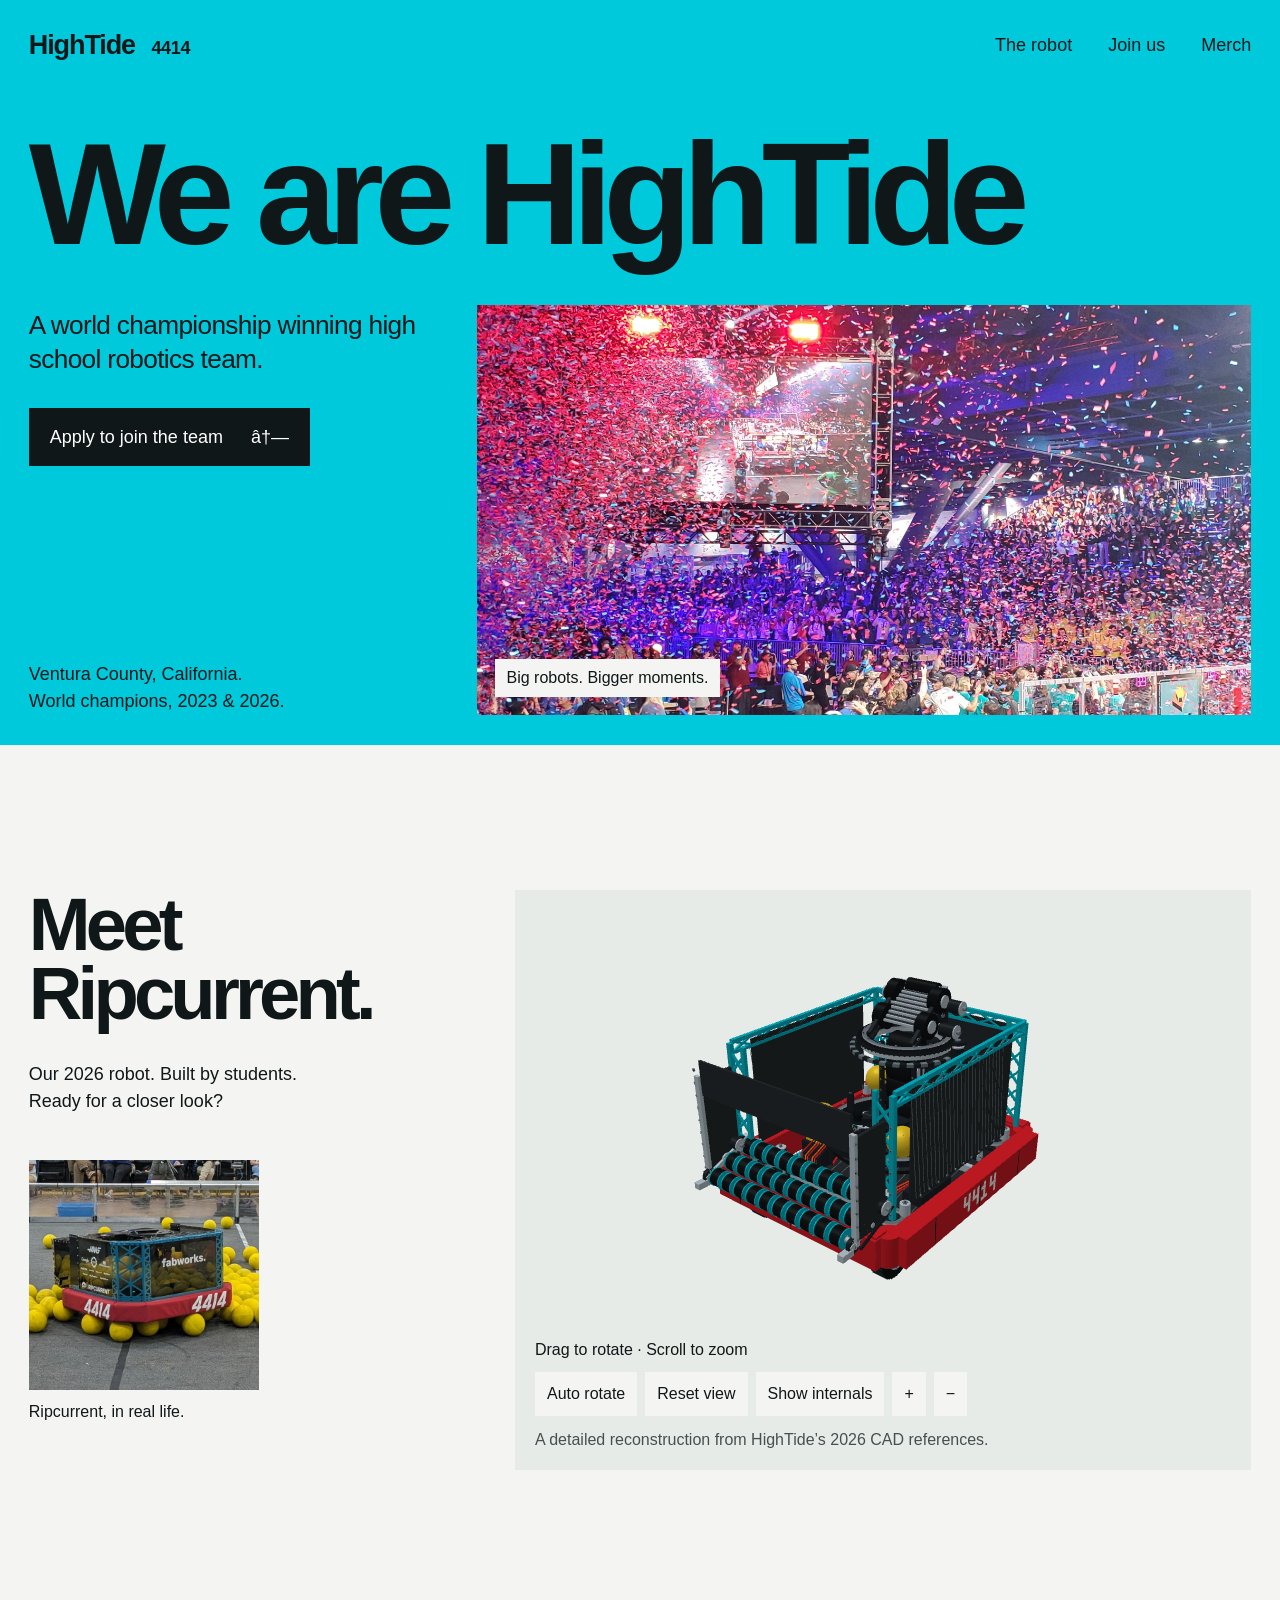
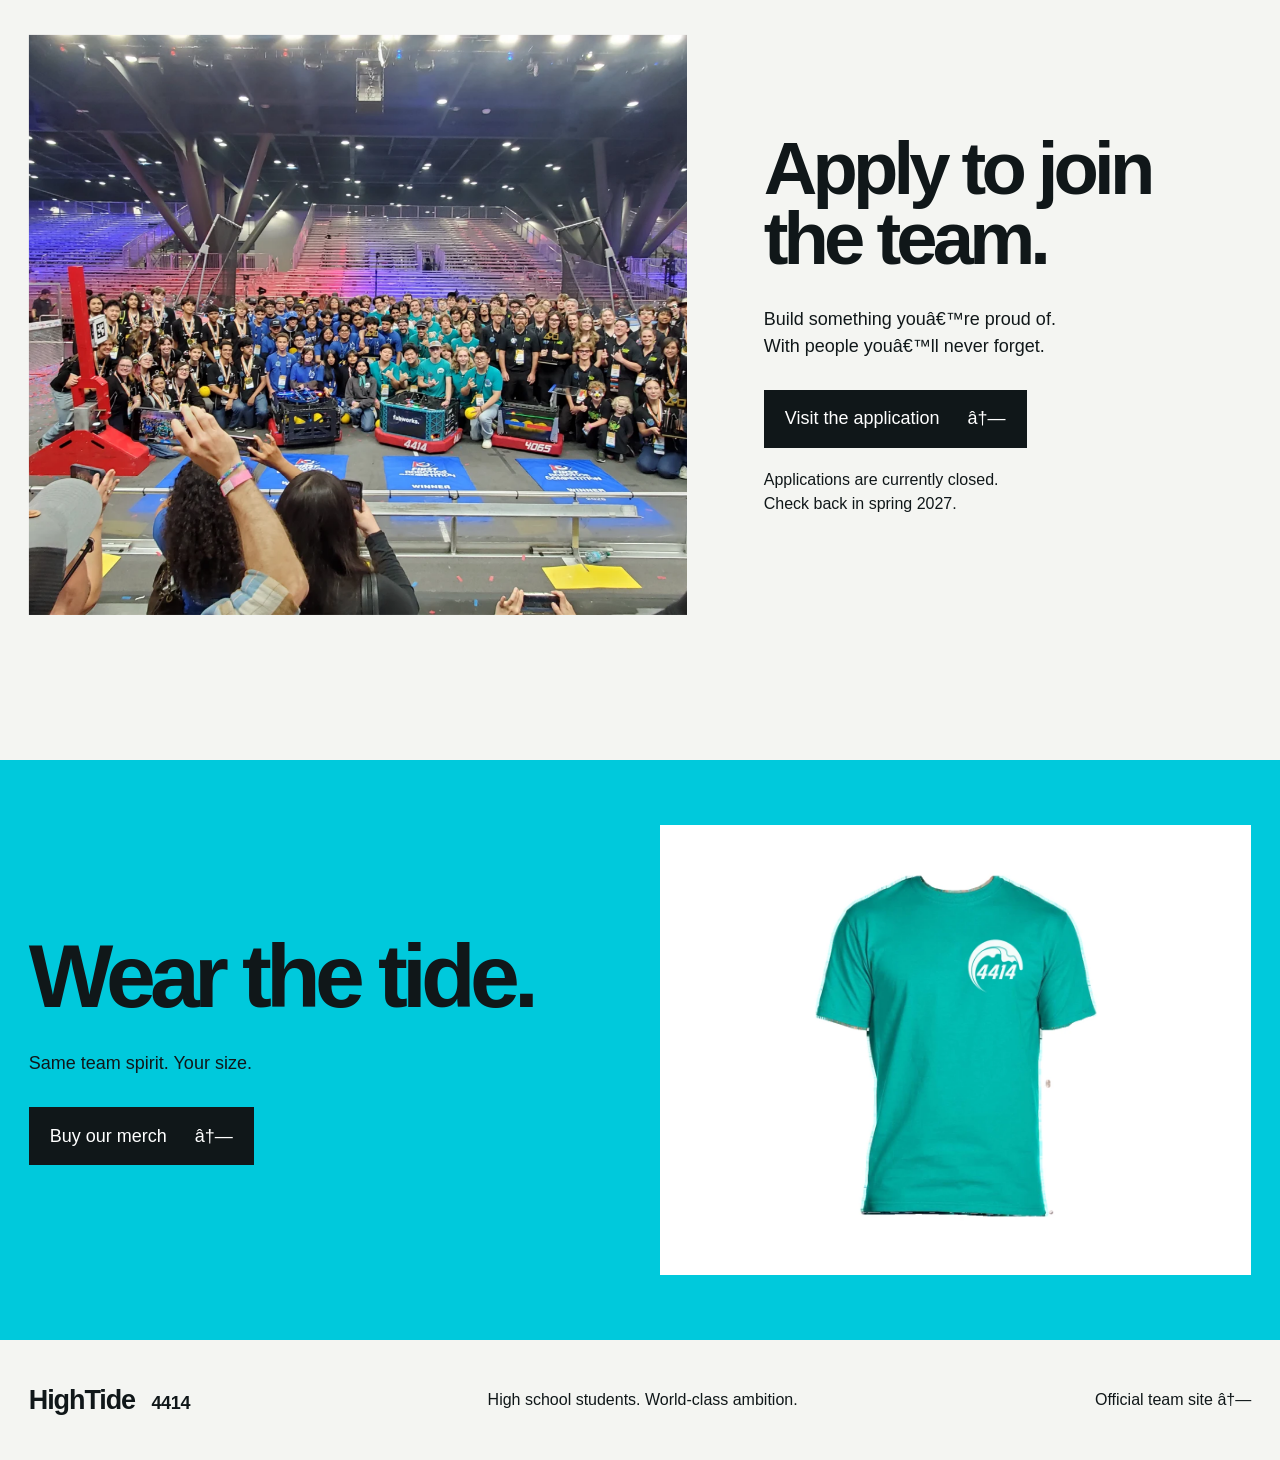
==== simple/index.html @ d1f727b3 "Publish single-page HighTide concept with detailed Ripcurrent viewer" ====
<!doctype html>
<html lang="en">
<head>
  <meta charset="utf-8">
  <meta name="viewport" content="width=device-width, initial-scale=1">
  <meta name="theme-color" content="#00c9dc">
  <meta name="description" content="We are HighTide. A world championship winning high school robotics team from Ventura County, California. Meet the robot, join the team, or wear the tide.">
  <title>HighTide â€” Team 4414</title>
  <link rel="icon" href="data:image/svg+xml,%3Csvg xmlns='http://www.w3.org/2000/svg' viewBox='0 0 80 80'%3E%3Crect width='80' height='80' fill='%2300c9dc'/%3E%3Ctext x='40' y='51' text-anchor='middle' font-family='Arial' font-weight='bold' font-size='30'%3E4414%3C/text%3E%3C/svg%3E">
  <link rel="stylesheet" href="style.css">
  <script src="robot-geometry.js" defer></script>
  <script src="robot.js" defer></script>
  <script src="app.js" defer></script>
  <noscript><style>#robot-canvas,.robot-controls,.model-note{display:none}.robot-stage noscript{padding:20px}.robot-stage noscript img{max-height:460px;object-fit:contain}</style></noscript>
</head>
<body>
  <a class="skip" href="#main">Skip to content</a>
  <div class="opening" id="top">
    <header class="frame">
      <a class="brand" href="#top" aria-label="HighTide, Team 4414 home">HighTide <span>4414</span></a>
      <nav aria-label="Main navigation"><a href="#robot">The robot</a><a href="#join">Join us</a><a href="#merch">Merch</a></nav>
    </header>
  </div>
    <main id="main">
      <section class="hero frame" aria-labelledby="title">
        <h1 id="title" class="enter">We are HighTide</h1>
        <div class="hero-grid">
          <div class="hero-copy">
            <p class="intro enter">A world championship winning high school robotics team.</p>
            <a class="button enter" href="#join">Apply to join the team <span aria-hidden="true">â†—</span></a>
            <p class="hero-proof enter">Ventura County, California.<br>World champions, 2023 &amp; 2026.</p>
          </div>
          <figure class="hero-photo enter"><img src="assets/champions.webp" width="1467" height="1100" alt="Confetti fills the arena as HighTide celebrates at the FIRST World Championship" fetchpriority="high"><figcaption>Big robots. Bigger moments.</figcaption></figure>
        </div>
      </section>
      <section id="robot" class="robot-section frame" aria-labelledby="robot-title">
        <div class="robot-copy">
          <h2 id="robot-title" class="reveal">Meet Ripcurrent.</h2>
          <p class="reveal">Our 2026 robot. Built by students.<br>Ready for a closer look?</p>
          <figure class="reference reveal"><img src="assets/ripcurrent.webp" width="650" height="650" alt="The real Ripcurrent robot on the competition field" loading="lazy"><figcaption>Ripcurrent, in real life.</figcaption></figure>
        </div>
        <div class="robot-stage reveal">
          <canvas id="robot-canvas" tabindex="0" role="img" aria-label="Interactive 3D robot. Drag to rotate, use arrow keys to orbit, and plus or minus to zoom."></canvas>
          <div class="robot-fallback" id="robot-fallback" hidden><img src="assets/ripcurrent.webp" width="650" height="650" alt="Ripcurrent robot"><p>3D is unavailable in this browser. Hereâ€™s the real thing.</p></div>
          <div class="robot-controls"><p id="robot-hint">Drag to rotate · Scroll to zoom</p><div><button id="rotate" aria-pressed="false" type="button">Auto rotate</button><button id="reset" type="button">Reset view</button><button id="internals" aria-pressed="false" type="button">Show internals</button><button id="zoom-in" type="button" aria-label="Zoom in">+</button><button id="zoom-out" type="button" aria-label="Zoom out">−</button></div></div>
          <p class="model-note">A detailed reconstruction from HighTide’s 2026 CAD references.</p>
          <noscript><img src="assets/ripcurrent.webp" width="650" height="650" alt="Ripcurrent robot"><p>Enable JavaScript to explore the 3D model.</p></noscript>
        </div>
      </section>
      <section id="join" class="join-section frame" aria-labelledby="join-title">
        <figure class="team-photo reveal"><img src="assets/team.webp" width="1333" height="1000" alt="HighTide students and their alliance partners celebrating together at the championship" loading="lazy"></figure>
        <div class="join-copy">
          <h2 id="join-title" class="reveal">Apply to join<br>the team.</h2>
          <p class="reveal">Build something youâ€™re proud of.<br>With people youâ€™ll never forget.</p>
          <a class="button reveal" href="https://docs.google.com/forms/d/e/1FAIpQLSc440uEf1ipPwRY7QsOOTcfV6rrFr2jQ8zDA5O3M65KvYIGPA/viewform" target="_blank" rel="noopener noreferrer">Visit the application <span aria-hidden="true">â†—</span></a>
          <p class="application-note reveal">Applications are currently closed.<br>Check back in spring 2027.</p>
        </div>
      </section>
      <section id="merch" class="merch-section frame" aria-labelledby="merch-title">
        <div class="merch-copy"><h2 id="merch-title" class="reveal">Wear the tide.</h2><p class="reveal">Same team spirit. Your size.</p><a class="button reveal" href="https://team4414.myshopify.com/" target="_blank" rel="noopener noreferrer">Buy our merch <span aria-hidden="true">â†—</span></a></div>
        <a class="shirt-photo reveal" href="https://team4414.myshopify.com/products/t-shirt" target="_blank" rel="noopener noreferrer" aria-label="Shop the official HighTide T-shirt"><img src="assets/shirt.webp" width="1000" height="1000" alt="Official teal HighTide T-shirt with white Team 4414 artwork" loading="lazy"></a>
      </section>
      <footer class="frame"><a class="brand" href="#top">HighTide <span>4414</span></a><p>High school students. World-class ambition.</p><a href="https://www.team4414.com/" target="_blank" rel="noopener noreferrer">Official team site <span aria-hidden="true">â†—</span></a></footer>
    </main>
</body>
</html>
---- simple/style.css ----
:root{--cyan:#00c9dc;--ink:#101719;--paper:#f4f5f2;--white:#fff;--stage:#e7ebe8;--muted:#455052;--margin:clamp(20px,2.25vw,36px);--ease:cubic-bezier(.2,.7,.2,1)}
*{box-sizing:border-box}html{scroll-behavior:smooth;scroll-padding-top:24px}body{margin:0;background:var(--paper);color:var(--ink);font-family:Arial,Helvetica,sans-serif;font-size:18px;line-height:1.5}a{color:inherit;text-decoration:none}button{font:inherit}button,a{-webkit-tap-highlight-color:transparent}a:focus-visible,button:focus-visible,canvas:focus-visible{outline:3px solid var(--ink);outline-offset:6px}img{display:block;width:100%;height:100%;object-fit:cover}figure,p,h1,h2{margin:0}.frame{padding-inline:var(--margin)}.skip{position:fixed;top:12px;left:20px;background:var(--ink);color:var(--white);padding:12px;z-index:10;transform:translateY(-180%)}.skip:focus{transform:none}.opening{background:var(--cyan)}header{display:flex;justify-content:space-between;align-items:center;padding-block:25px}.brand{font-size:27px;font-weight:800;letter-spacing:-1.1px;white-space:nowrap}.brand span{margin-left:10px;font-size:18px;letter-spacing:-.3px}nav{display:flex;gap:36px}nav a,footer>a:last-child{position:relative}nav a::after,footer>a:last-child::after{content:"";position:absolute;bottom:-4px;left:0;width:100%;height:2px;background:currentColor;transform:scaleX(0);transform-origin:left;transition:transform .25s}nav a:hover::after,footer>a:last-child:hover::after{transform:scaleX(1)}
h1,h2{font-weight:700;letter-spacing:-.065em;line-height:.94}h1{font-size:clamp(70px,11.35vw,200px);padding-top:35px;padding-bottom:43px;white-space:nowrap}h2{font-size:clamp(48px,5.8vw,94px)}.hero{padding-bottom:30px}.hero-grid{display:grid;grid-template-columns:1fr 1.9fr;gap:40px}.hero-copy{display:flex;align-items:flex-start;flex-direction:column;padding-top:4px}.intro{font-size:clamp(24px,2.05vw,34px);line-height:1.28;max-width:410px;letter-spacing:-.025em}.button{display:inline-flex;justify-content:space-between;gap:28px;align-items:center;min-height:58px;padding:15px 21px;background:var(--ink);color:var(--white);font-size:18px;line-height:1.3;transition:transform .22s var(--ease);border:0}.button:hover{transform:translateY(-4px)}.button:active,button:active{transform:translateY(2px)}.button span{display:inline-block;transition:transform .22s}.button:hover span{transform:translate(3px,-3px)}.hero-copy .button{margin-top:32px}.hero-proof{font-size:18px;line-height:1.5;margin-top:auto;padding-top:50px}.hero-photo{position:relative;height:clamp(350px,32vw,550px);overflow:hidden}.hero-photo img{object-position:50% 38%;animation:photo-drift 22s ease-in-out infinite alternate}.hero-photo figcaption{position:absolute;bottom:18px;left:18px;background:var(--paper);padding:7px 12px;font-size:16px}
.robot-section{display:grid;grid-template-columns:1fr 1.65fr;gap:40px;padding-top:145px;padding-bottom:145px;align-items:start}.robot-copy h2{max-width:450px}.robot-copy>p{margin-top:32px}.reference{margin-top:45px;width:230px}.reference img{aspect-ratio:1;object-position:center}.reference figcaption{margin-top:10px;font-size:16px}.robot-stage{position:relative;background:var(--stage);align-self:stretch;min-height:580px;display:flex;flex-direction:column}canvas{display:block;width:100%;height:490px;flex:1;min-height:420px;touch-action:pan-y;cursor:grab}canvas:active{cursor:grabbing}.robot-controls{display:flex;justify-content:space-between;gap:12px;align-items:center;padding:0 20px 12px;font-size:16px}.robot-controls>div{display:flex;gap:8px}.robot-controls button{background:var(--paper);color:var(--ink);border:0;padding:11px 14px;min-height:44px;cursor:pointer;font-size:16px;transition:transform .2s}.robot-controls button:hover{transform:translateY(-3px)}.robot-controls button[aria-pressed=true]{background:var(--ink);color:var(--white)}.model-note{padding:0 20px 18px;font-size:16px;color:var(--muted)}.robot-fallback{padding:24px}.robot-fallback img{max-height:440px;object-fit:contain}.robot-fallback p{margin-top:20px}.robot-fallback[hidden]{display:none}
.join-section{display:grid;grid-template-columns:1.35fr 1fr;gap:clamp(40px,6vw,100px);padding-top:20px;padding-bottom:145px;align-items:center}.team-photo{height:580px}.team-photo img{object-position:46% 50%}.join-copy>p,.merch-copy>p{margin-top:32px}.join-copy .button,.merch-copy .button{margin-top:30px}.join-copy .application-note{font-size:16px;margin-top:20px}.merch-section{display:grid;grid-template-columns:1fr 1fr;gap:40px;align-items:center;background:var(--cyan);padding-top:65px;padding-bottom:65px}.merch-copy h2{font-size:clamp(56px,7vw,112px);max-width:700px}.shirt-photo{display:block;background:var(--white);height:450px;overflow:hidden}.shirt-photo img{object-fit:contain;transition:transform .5s var(--ease)}.shirt-photo:hover img{transform:scale(1.04)}footer{display:flex;align-items:center;justify-content:space-between;gap:24px;padding-block:40px;font-size:16px}footer p{font-size:16px}.enter{animation:arrive .75s var(--ease) both}.hero-copy .intro{animation-delay:.1s}.hero-copy .button{animation-delay:.18s}.hero-photo{animation-delay:.25s}.hero-proof{animation-delay:.33s}.reveal.seen{animation:arrive .7s var(--ease) both}.reveal.seen:nth-child(2){animation-delay:.08s}.reveal.seen:nth-child(3){animation-delay:.16s}.reveal.seen:nth-child(4){animation-delay:.24s}@keyframes arrive{from{opacity:0;transform:translateY(24px)}to{opacity:1;transform:translateY(0)}}@keyframes photo-drift{from{transform:scale(1.01)}to{transform:scale(1.08)}}
@media(min-width:1800px){body{max-width:2200px;margin:auto}}
@media(max-width:950px){nav{gap:24px}h1{padding-top:25px}.hero-grid{gap:24px;grid-template-columns:1fr 1.4fr}.intro{font-size:25px}.button{gap:16px;padding:15px 17px}.hero-photo{height:400px}.robot-section{grid-template-columns:1fr 1.5fr;gap:24px;padding-block:100px}.robot-stage{min-height:520px}canvas{min-height:370px}.robot-controls{align-items:flex-start;flex-direction:column}.reference{width:185px}.join-section{gap:32px;padding-bottom:100px;grid-template-columns:1fr 1fr}.team-photo{height:480px}.shirt-photo{height:350px}footer{flex-wrap:wrap}footer p{order:3;flex-basis:100%}}
@media(max-width:600px){body{font-size:18px}header{padding-block:22px}.brand{font-size:23px}.brand span{font-size:16px;margin-left:5px}nav{gap:16px;font-size:16px}nav a:first-child{display:none}h1{font-size:clamp(68px,17.8vw,106px);max-width:100%;white-space:normal;padding-top:24px;padding-bottom:35px;letter-spacing:-.06em;max-width:520px}.hero-grid{grid-template-columns:1fr;gap:30px}.hero-copy{display:grid;grid-template-columns:1fr;gap:0}.intro{font-size:26px;max-width:340px}.hero-copy .button{margin-top:26px;justify-self:start}.hero-proof{padding-top:25px;font-size:16px}.hero-photo{height:300px}.hero-photo figcaption{bottom:12px;left:12px;font-size:16px}.hero{padding-bottom:20px}h2{font-size:54px}.robot-section{grid-template-columns:1fr;gap:28px;padding-block:80px}.robot-copy>p{margin-top:24px}.reference{display:flex;gap:16px;align-items:flex-end;width:auto;margin-top:26px}.reference img{width:90px;height:90px}.reference figcaption{max-width:145px}.robot-stage{min-height:440px}canvas{min-height:330px;height:330px}.robot-controls{padding-inline:14px;gap:8px}.robot-controls>div{width:100%;justify-content:space-between}.model-note{padding-inline:14px;margin-top:4px;font-size:16px}.join-section{display:flex;flex-direction:column-reverse;gap:32px;padding-top:0;padding-bottom:80px;align-items:stretch}.join-copy h2{font-size:58px}.join-copy>p{margin-top:24px}.team-photo{height:330px}.merch-section{grid-template-columns:1fr;gap:34px;padding-top:50px;padding-bottom:20px}.merch-copy h2{font-size:64px}.merch-copy>p{margin-top:24px}.shirt-photo{height:330px}footer{padding-block:30px;gap:20px}footer>a:last-child{font-size:16px}}
@media(prefers-reduced-motion:reduce){html{scroll-behavior:auto}*,*::before,*::after{animation:none!important;transition:none!important}}
.hero{background:var(--cyan)}
@media(max-width:600px){header{flex-wrap:wrap;row-gap:18px}nav{width:100%;gap:26px}nav a:first-child{display:block}h1{padding-top:18px}}
@media(max-width:600px){.join-copy h2{font-size:clamp(48px,14.8vw,58px)}}
.robot-controls{flex-wrap:wrap}.robot-controls>div{flex-wrap:wrap}.robot-controls>p{width:100%}.robot-controls button{padding:10px 12px}.robot-controls{gap:10px}
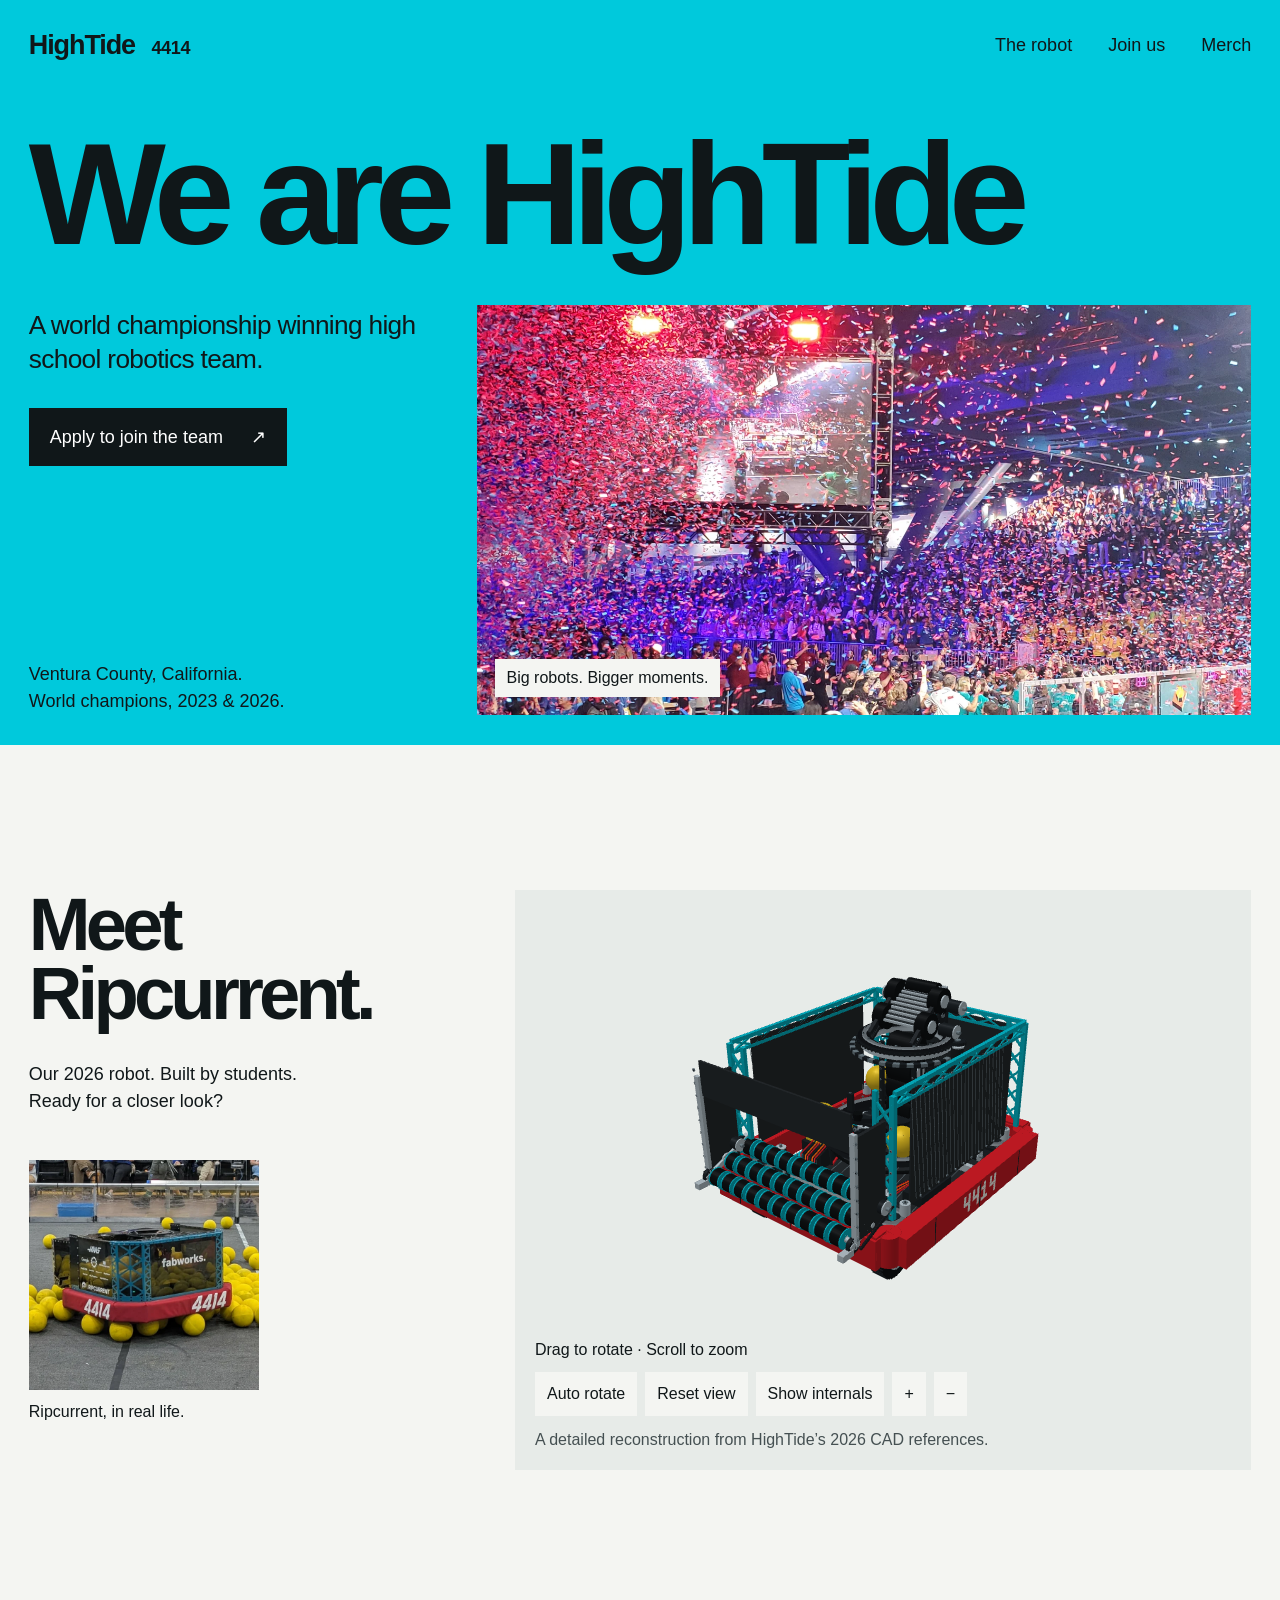
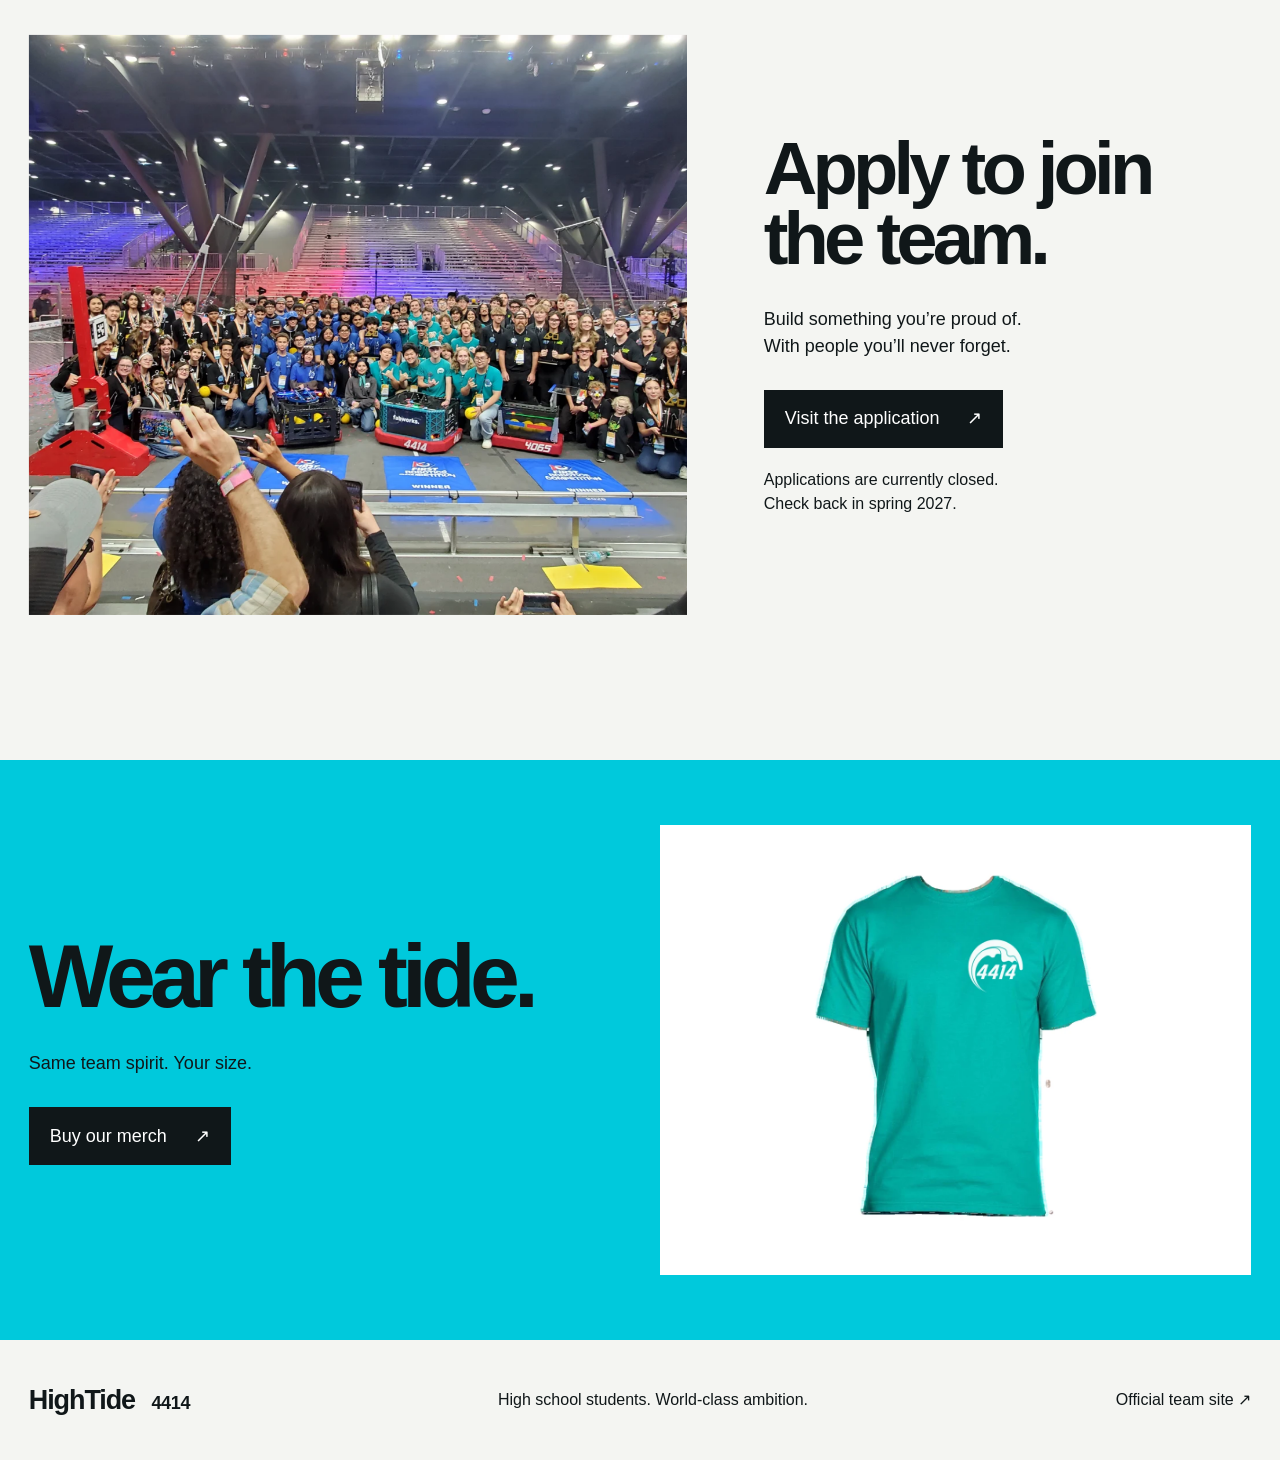
==== commit f3e7133f: "Correct Unicode typography in single-page concept" ====
--- a/simple/index.html
+++ b/simple/index.html
@@ -5,7 +5,7 @@
   <meta name="viewport" content="width=device-width, initial-scale=1">
   <meta name="theme-color" content="#00c9dc">
   <meta name="description" content="We are HighTide. A world championship winning high school robotics team from Ventura County, California. Meet the robot, join the team, or wear the tide.">
-  <title>HighTide â€” Team 4414</title>
+  <title>HighTide — Team 4414</title>
   <link rel="icon" href="data:image/svg+xml,%3Csvg xmlns='http://www.w3.org/2000/svg' viewBox='0 0 80 80'%3E%3Crect width='80' height='80' fill='%2300c9dc'/%3E%3Ctext x='40' y='51' text-anchor='middle' font-family='Arial' font-weight='bold' font-size='30'%3E4414%3C/text%3E%3C/svg%3E">
   <link rel="stylesheet" href="style.css">
   <script src="robot-geometry.js" defer></script>
@@ -27,7 +27,7 @@
         <div class="hero-grid">
           <div class="hero-copy">
             <p class="intro enter">A world championship winning high school robotics team.</p>
-            <a class="button enter" href="#join">Apply to join the team <span aria-hidden="true">â†—</span></a>
+            <a class="button enter" href="#join">Apply to join the team <span aria-hidden="true">↗</span></a>
             <p class="hero-proof enter">Ventura County, California.<br>World champions, 2023 &amp; 2026.</p>
           </div>
           <figure class="hero-photo enter"><img src="assets/champions.webp" width="1467" height="1100" alt="Confetti fills the arena as HighTide celebrates at the FIRST World Championship" fetchpriority="high"><figcaption>Big robots. Bigger moments.</figcaption></figure>
@@ -41,7 +41,7 @@
         </div>
         <div class="robot-stage reveal">
           <canvas id="robot-canvas" tabindex="0" role="img" aria-label="Interactive 3D robot. Drag to rotate, use arrow keys to orbit, and plus or minus to zoom."></canvas>
-          <div class="robot-fallback" id="robot-fallback" hidden><img src="assets/ripcurrent.webp" width="650" height="650" alt="Ripcurrent robot"><p>3D is unavailable in this browser. Hereâ€™s the real thing.</p></div>
+          <div class="robot-fallback" id="robot-fallback" hidden><img src="assets/ripcurrent.webp" width="650" height="650" alt="Ripcurrent robot"><p>3D is unavailable in this browser. Here’s the real thing.</p></div>
           <div class="robot-controls"><p id="robot-hint">Drag to rotate · Scroll to zoom</p><div><button id="rotate" aria-pressed="false" type="button">Auto rotate</button><button id="reset" type="button">Reset view</button><button id="internals" aria-pressed="false" type="button">Show internals</button><button id="zoom-in" type="button" aria-label="Zoom in">+</button><button id="zoom-out" type="button" aria-label="Zoom out">−</button></div></div>
           <p class="model-note">A detailed reconstruction from HighTide’s 2026 CAD references.</p>
           <noscript><img src="assets/ripcurrent.webp" width="650" height="650" alt="Ripcurrent robot"><p>Enable JavaScript to explore the 3D model.</p></noscript>
@@ -51,16 +51,16 @@
         <figure class="team-photo reveal"><img src="assets/team.webp" width="1333" height="1000" alt="HighTide students and their alliance partners celebrating together at the championship" loading="lazy"></figure>
         <div class="join-copy">
           <h2 id="join-title" class="reveal">Apply to join<br>the team.</h2>
-          <p class="reveal">Build something youâ€™re proud of.<br>With people youâ€™ll never forget.</p>
-          <a class="button reveal" href="https://docs.google.com/forms/d/e/1FAIpQLSc440uEf1ipPwRY7QsOOTcfV6rrFr2jQ8zDA5O3M65KvYIGPA/viewform" target="_blank" rel="noopener noreferrer">Visit the application <span aria-hidden="true">â†—</span></a>
+          <p class="reveal">Build something you’re proud of.<br>With people you’ll never forget.</p>
+          <a class="button reveal" href="https://docs.google.com/forms/d/e/1FAIpQLSc440uEf1ipPwRY7QsOOTcfV6rrFr2jQ8zDA5O3M65KvYIGPA/viewform" target="_blank" rel="noopener noreferrer">Visit the application <span aria-hidden="true">↗</span></a>
           <p class="application-note reveal">Applications are currently closed.<br>Check back in spring 2027.</p>
         </div>
       </section>
       <section id="merch" class="merch-section frame" aria-labelledby="merch-title">
-        <div class="merch-copy"><h2 id="merch-title" class="reveal">Wear the tide.</h2><p class="reveal">Same team spirit. Your size.</p><a class="button reveal" href="https://team4414.myshopify.com/" target="_blank" rel="noopener noreferrer">Buy our merch <span aria-hidden="true">â†—</span></a></div>
+        <div class="merch-copy"><h2 id="merch-title" class="reveal">Wear the tide.</h2><p class="reveal">Same team spirit. Your size.</p><a class="button reveal" href="https://team4414.myshopify.com/" target="_blank" rel="noopener noreferrer">Buy our merch <span aria-hidden="true">↗</span></a></div>
         <a class="shirt-photo reveal" href="https://team4414.myshopify.com/products/t-shirt" target="_blank" rel="noopener noreferrer" aria-label="Shop the official HighTide T-shirt"><img src="assets/shirt.webp" width="1000" height="1000" alt="Official teal HighTide T-shirt with white Team 4414 artwork" loading="lazy"></a>
       </section>
-      <footer class="frame"><a class="brand" href="#top">HighTide <span>4414</span></a><p>High school students. World-class ambition.</p><a href="https://www.team4414.com/" target="_blank" rel="noopener noreferrer">Official team site <span aria-hidden="true">â†—</span></a></footer>
+      <footer class="frame"><a class="brand" href="#top">HighTide <span>4414</span></a><p>High school students. World-class ambition.</p><a href="https://www.team4414.com/" target="_blank" rel="noopener noreferrer">Official team site <span aria-hidden="true">↗</span></a></footer>
     </main>
 </body>
 </html>
